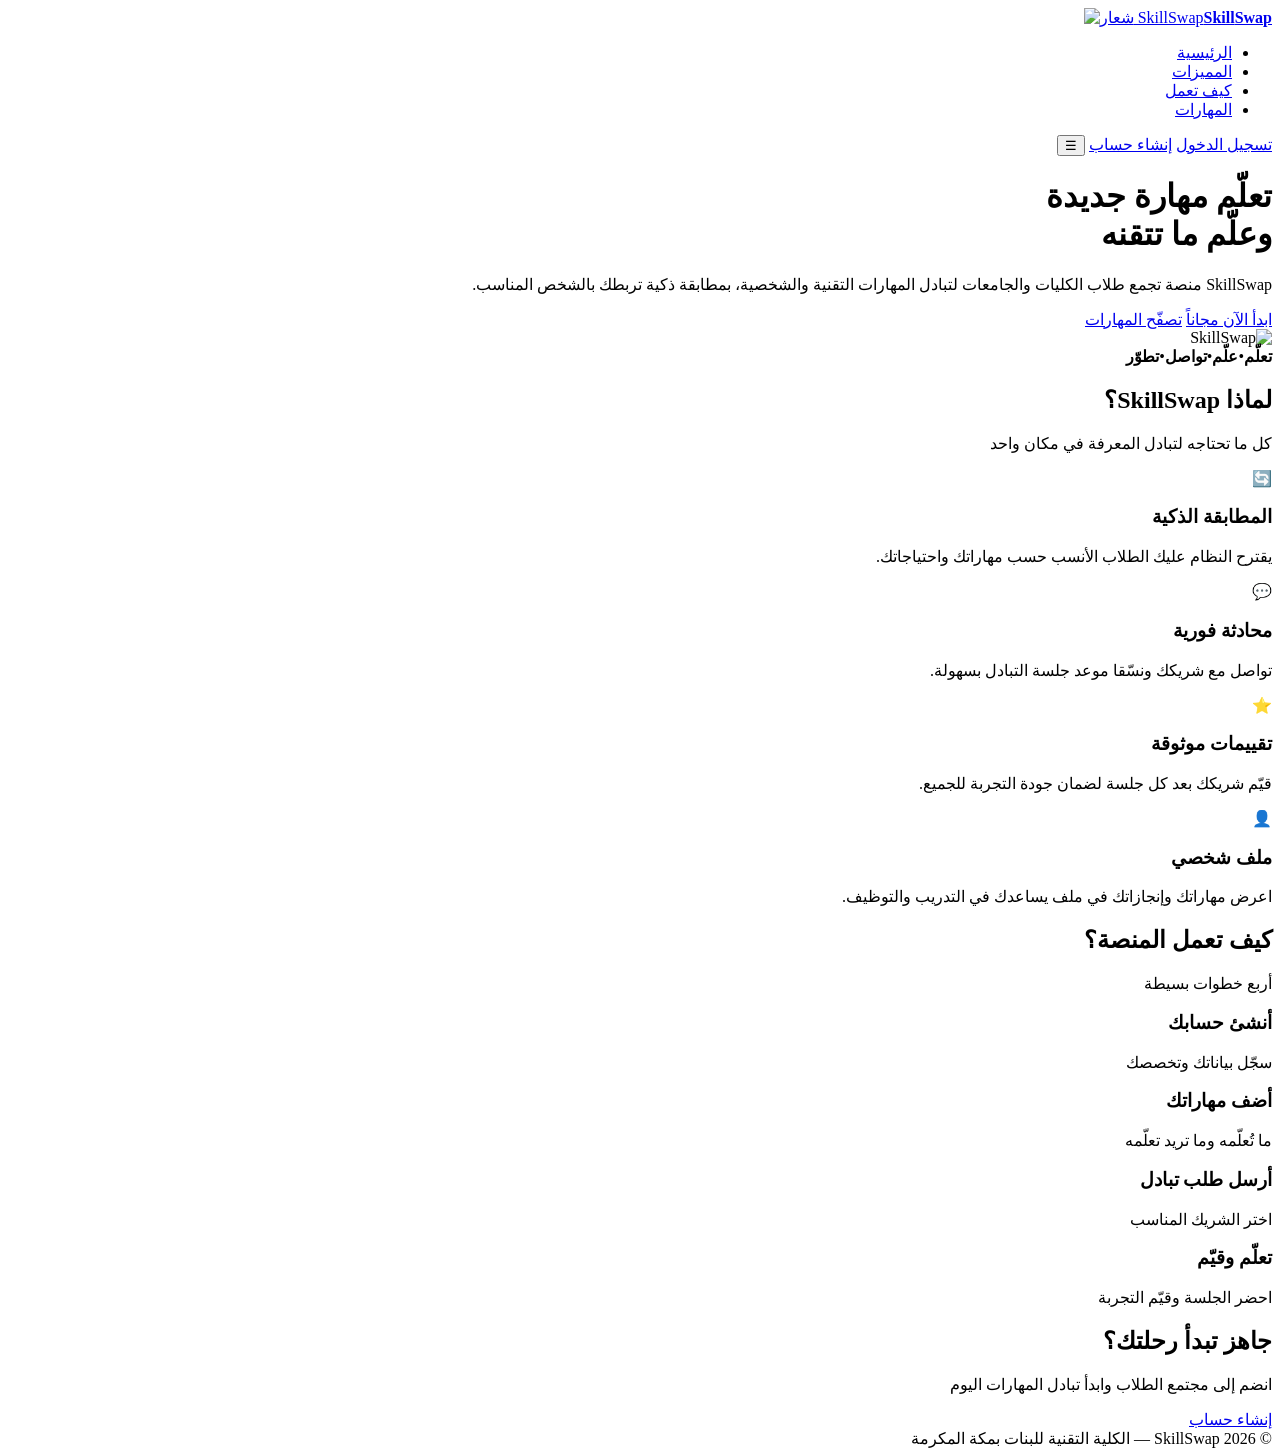
==== index.html @ 95523051 "Add files via upload" ====
<!DOCTYPE html>
<html lang="ar" dir="rtl">
<head>
  <meta charset="UTF-8">
  <meta name="viewport" content="width=device-width, initial-scale=1.0">
  <title>SkillSwap | منصة تبادل المهارات</title>
  <link rel="stylesheet" href="css/style.css">
</head>
<body>

  <!-- شريط التنقل -->
  <nav class="navbar">
    <div class="container">
      <a href="index.html" class="brand" dir="ltr"><img src="img/logo.png" alt="شعار SkillSwap"><b>Skill<span>Swap</span></b></a>
      <ul class="nav-links">
        <li><a href="index.html" class="active">الرئيسية</a></li>
        <li><a href="#features">المميزات</a></li>
        <li><a href="#how">كيف تعمل</a></li>
        <li><a href="skills.html">المهارات</a></li>
      </ul>
      <div class="nav-actions">
        <a href="login.html" class="btn btn-outline btn-sm">تسجيل الدخول</a>
        <a href="register.html" class="btn btn-primary btn-sm">إنشاء حساب</a>
        <button class="menu-toggle" aria-label="القائمة">☰</button>
      </div>
    </div>
  </nav>

  <!-- القسم الرئيسي -->
  <header class="hero">
    <div class="container">
      <div>
        <h1>تعلّم مهارة جديدة<br>و<span>علّم</span> ما تتقنه</h1>
        <p>SkillSwap منصة تجمع طلاب الكليات والجامعات لتبادل المهارات التقنية والشخصية، بمطابقة ذكية تربطك بالشخص المناسب.</p>
        <div class="hero-actions">
          <a href="register.html" class="btn btn-primary">ابدأ الآن مجاناً</a>
          <a href="skills.html" class="btn btn-light">تصفّح المهارات</a>
        </div>
      </div>
      <div class="hero-art">
        <img src="img/logo.png" alt="SkillSwap">
        <div class="tagline"><b>تعلّم</b>•<b>علّم</b>•<b>تواصل</b>•<b>تطوّر</b></div>
      </div>
    </div>
  </header>

  <!-- المميزات -->
  <section class="section" id="features">
    <div class="container">
      <h2 class="section-title">لماذا SkillSwap؟</h2>
      <p class="section-sub">كل ما تحتاجه لتبادل المعرفة في مكان واحد</p>
      <div class="grid grid-4">
        <div class="card feature">
          <div class="icon bg-purple">🔄</div>
          <h3>المطابقة الذكية</h3>
          <p>يقترح النظام عليك الطلاب الأنسب حسب مهاراتك واحتياجاتك.</p>
        </div>
        <div class="card feature">
          <div class="icon bg-green">💬</div>
          <h3>محادثة فورية</h3>
          <p>تواصل مع شريكك ونسّقا موعد جلسة التبادل بسهولة.</p>
        </div>
        <div class="card feature">
          <div class="icon bg-yellow">⭐</div>
          <h3>تقييمات موثوقة</h3>
          <p>قيّم شريكك بعد كل جلسة لضمان جودة التجربة للجميع.</p>
        </div>
        <div class="card feature">
          <div class="icon bg-pink">👤</div>
          <h3>ملف شخصي</h3>
          <p>اعرض مهاراتك وإنجازاتك في ملف يساعدك في التدريب والتوظيف.</p>
        </div>
      </div>
    </div>
  </section>

  <!-- خطوات العمل -->
  <section class="section" id="how">
    <div class="container">
      <h2 class="section-title">كيف تعمل المنصة؟</h2>
      <p class="section-sub">أربع خطوات بسيطة</p>
      <div class="grid grid-4 steps">
        <div class="step"><h3>أنشئ حسابك</h3><p class="muted">سجّل بياناتك وتخصصك</p></div>
        <div class="step"><h3>أضف مهاراتك</h3><p class="muted">ما تُعلّمه وما تريد تعلّمه</p></div>
        <div class="step"><h3>أرسل طلب تبادل</h3><p class="muted">اختر الشريك المناسب</p></div>
        <div class="step"><h3>تعلّم وقيّم</h3><p class="muted">احضر الجلسة وقيّم التجربة</p></div>
      </div>
    </div>
  </section>

  <section class="section">
    <div class="container">
      <div class="cta">
        <h2>جاهز تبدأ رحلتك؟</h2>
        <p>انضم إلى مجتمع الطلاب وابدأ تبادل المهارات اليوم</p>
        <a href="register.html" class="btn btn-primary">إنشاء حساب</a>
      </div>
    </div>
  </section>

  <footer>© 2026 SkillSwap — الكلية التقنية للبنات بمكة المكرمة</footer>

  <script src="js/app.js"></script>
</body>
</html>
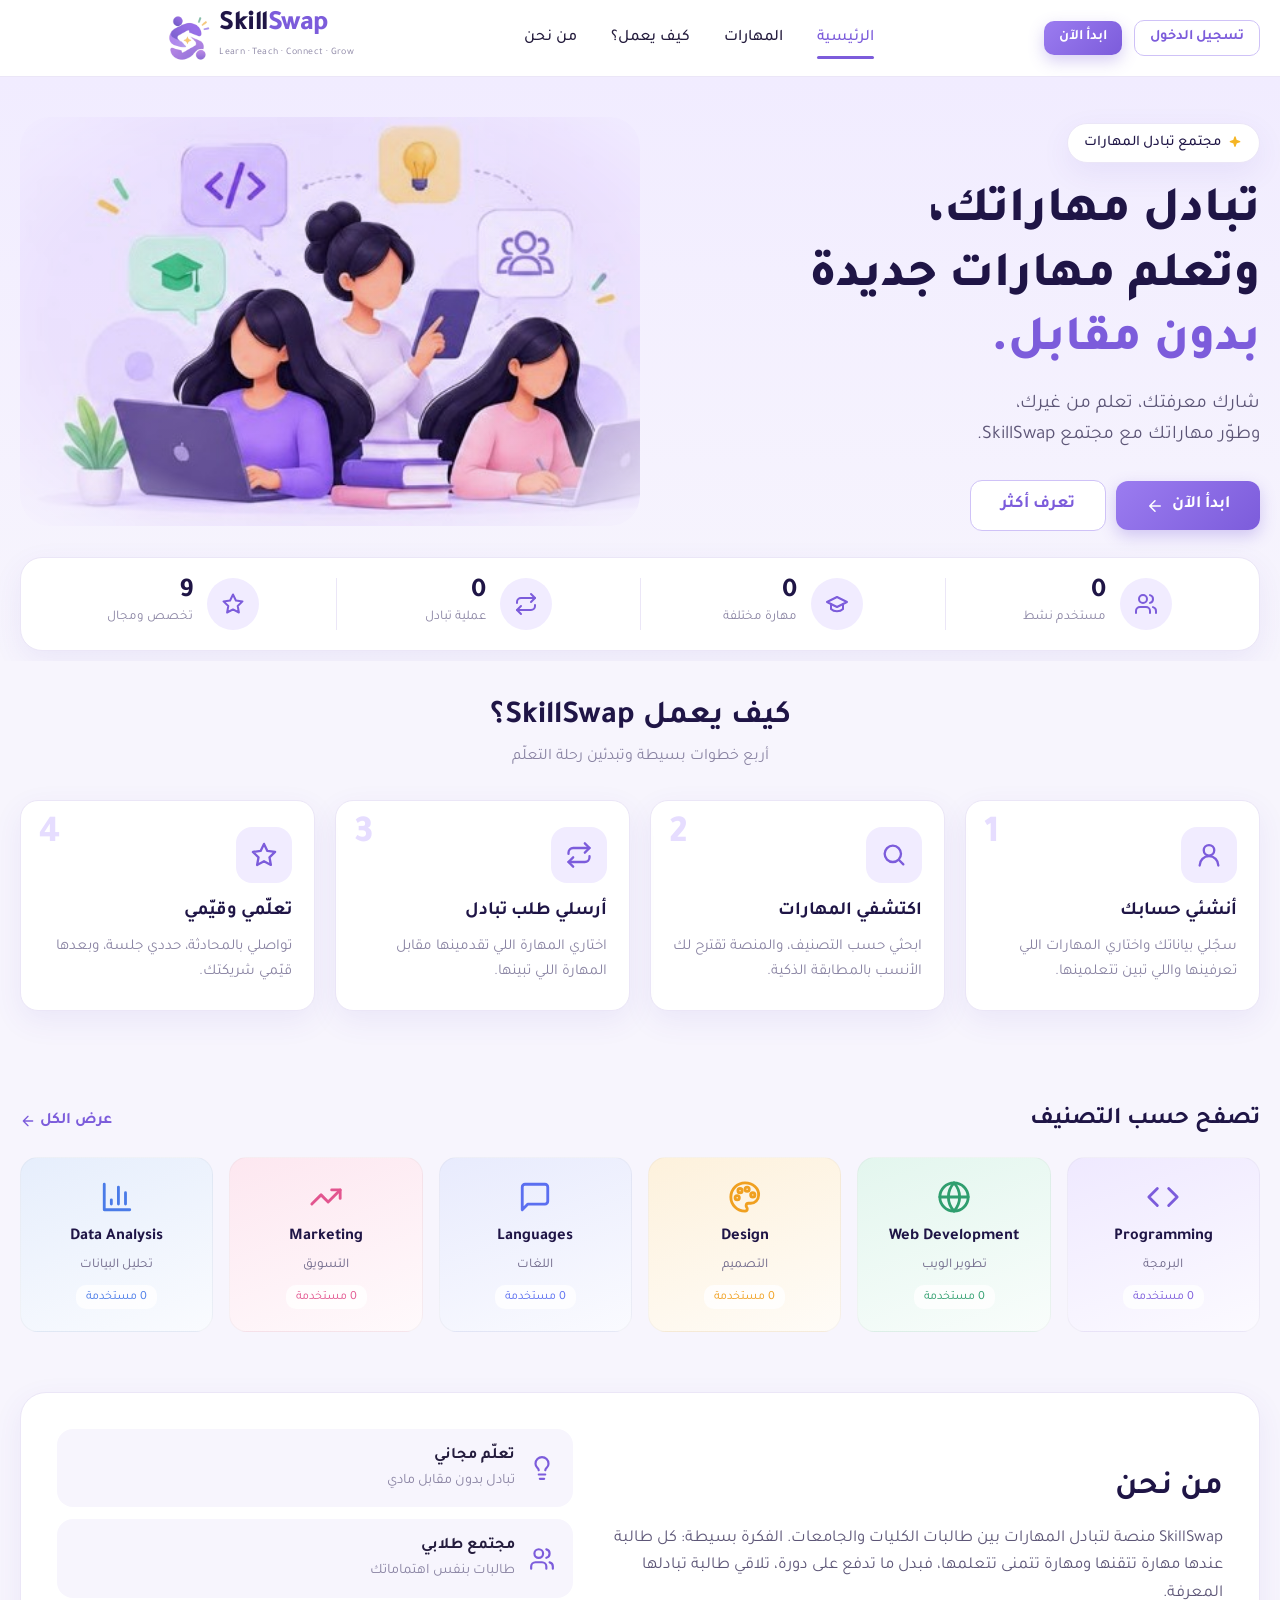
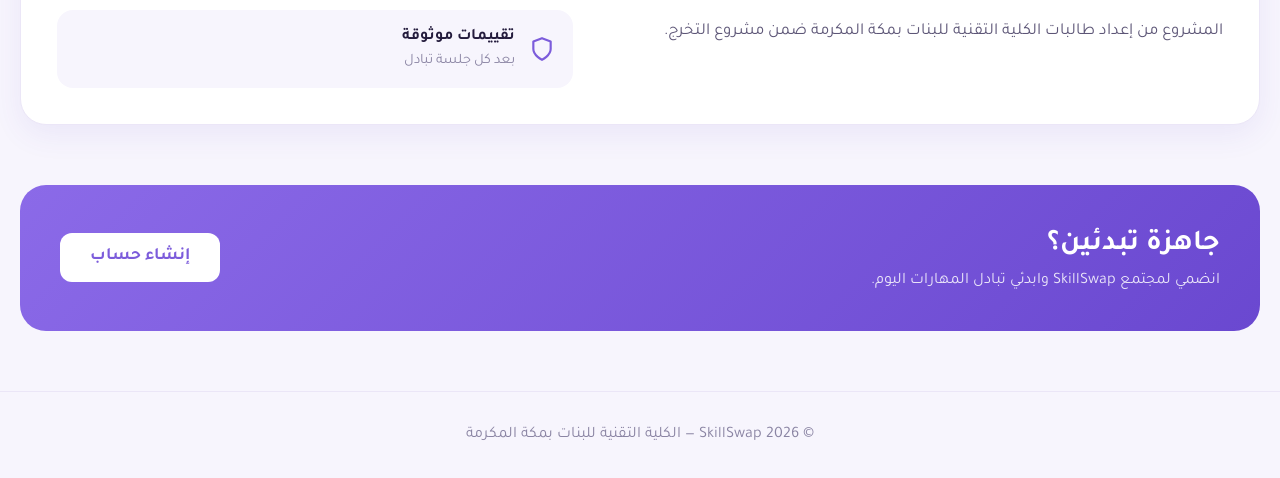
==== commit 009e237c: "Add files via upload" ====
--- a/index.html
+++ b/index.html
@@ -3,103 +3,15 @@
 <head>
   <meta charset="UTF-8">
   <meta name="viewport" content="width=device-width, initial-scale=1.0">
-  <title>SkillSwap | منصة تبادل المهارات</title>
+  <title>SkillSwap | تبادل المهارات</title>
+  <link rel="icon" href="img/logo.png">
   <link rel="stylesheet" href="css/style.css">
 </head>
-<body>
-
-  <!-- شريط التنقل -->
-  <nav class="navbar">
-    <div class="container">
-      <a href="index.html" class="brand" dir="ltr"><img src="img/logo.png" alt="شعار SkillSwap"><b>Skill<span>Swap</span></b></a>
-      <ul class="nav-links">
-        <li><a href="index.html" class="active">الرئيسية</a></li>
-        <li><a href="#features">المميزات</a></li>
-        <li><a href="#how">كيف تعمل</a></li>
-        <li><a href="skills.html">المهارات</a></li>
-      </ul>
-      <div class="nav-actions">
-        <a href="login.html" class="btn btn-outline btn-sm">تسجيل الدخول</a>
-        <a href="register.html" class="btn btn-primary btn-sm">إنشاء حساب</a>
-        <button class="menu-toggle" aria-label="القائمة">☰</button>
-      </div>
-    </div>
-  </nav>
-
-  <!-- القسم الرئيسي -->
-  <header class="hero">
-    <div class="container">
-      <div>
-        <h1>تعلّم مهارة جديدة<br>و<span>علّم</span> ما تتقنه</h1>
-        <p>SkillSwap منصة تجمع طلاب الكليات والجامعات لتبادل المهارات التقنية والشخصية، بمطابقة ذكية تربطك بالشخص المناسب.</p>
-        <div class="hero-actions">
-          <a href="register.html" class="btn btn-primary">ابدأ الآن مجاناً</a>
-          <a href="skills.html" class="btn btn-light">تصفّح المهارات</a>
-        </div>
-      </div>
-      <div class="hero-art">
-        <img src="img/logo.png" alt="SkillSwap">
-        <div class="tagline"><b>تعلّم</b>•<b>علّم</b>•<b>تواصل</b>•<b>تطوّر</b></div>
-      </div>
-    </div>
-  </header>
-
-  <!-- المميزات -->
-  <section class="section" id="features">
-    <div class="container">
-      <h2 class="section-title">لماذا SkillSwap؟</h2>
-      <p class="section-sub">كل ما تحتاجه لتبادل المعرفة في مكان واحد</p>
-      <div class="grid grid-4">
-        <div class="card feature">
-          <div class="icon bg-purple">🔄</div>
-          <h3>المطابقة الذكية</h3>
-          <p>يقترح النظام عليك الطلاب الأنسب حسب مهاراتك واحتياجاتك.</p>
-        </div>
-        <div class="card feature">
-          <div class="icon bg-green">💬</div>
-          <h3>محادثة فورية</h3>
-          <p>تواصل مع شريكك ونسّقا موعد جلسة التبادل بسهولة.</p>
-        </div>
-        <div class="card feature">
-          <div class="icon bg-yellow">⭐</div>
-          <h3>تقييمات موثوقة</h3>
-          <p>قيّم شريكك بعد كل جلسة لضمان جودة التجربة للجميع.</p>
-        </div>
-        <div class="card feature">
-          <div class="icon bg-pink">👤</div>
-          <h3>ملف شخصي</h3>
-          <p>اعرض مهاراتك وإنجازاتك في ملف يساعدك في التدريب والتوظيف.</p>
-        </div>
-      </div>
-    </div>
-  </section>
-
-  <!-- خطوات العمل -->
-  <section class="section" id="how">
-    <div class="container">
-      <h2 class="section-title">كيف تعمل المنصة؟</h2>
-      <p class="section-sub">أربع خطوات بسيطة</p>
-      <div class="grid grid-4 steps">
-        <div class="step"><h3>أنشئ حسابك</h3><p class="muted">سجّل بياناتك وتخصصك</p></div>
-        <div class="step"><h3>أضف مهاراتك</h3><p class="muted">ما تُعلّمه وما تريد تعلّمه</p></div>
-        <div class="step"><h3>أرسل طلب تبادل</h3><p class="muted">اختر الشريك المناسب</p></div>
-        <div class="step"><h3>تعلّم وقيّم</h3><p class="muted">احضر الجلسة وقيّم التجربة</p></div>
-      </div>
-    </div>
-  </section>
-
-  <section class="section">
-    <div class="container">
-      <div class="cta">
-        <h2>جاهز تبدأ رحلتك؟</h2>
-        <p>انضم إلى مجتمع الطلاب وابدأ تبادل المهارات اليوم</p>
-        <a href="register.html" class="btn btn-primary">إنشاء حساب</a>
-      </div>
-    </div>
-  </section>
-
-  <footer>© 2026 SkillSwap — الكلية التقنية للبنات بمكة المكرمة</footer>
-
+<body data-page="home">
+  <!-- محتوى الصفحة يُبنى من js/app.js -->
+  <main id="app"></main>
+  <script src="js/db.js"></script>
+  <script src="js/ui.js"></script>
   <script src="js/app.js"></script>
 </body>
 </html>
--- a/css/style.css
+++ b/css/style.css
@@ -0,0 +1,539 @@
+/* =========================================================
+   SkillSwap - ملف التنسيق الرئيسي
+   الألوان مأخوذة من هوية الشعار (بنفسجي + أخضر + أصفر)
+   ========================================================= */
+/* خط Tajawal محفوظ داخل مجلد fonts ليعمل بدون إنترنت */
+@font-face { font-family: 'Tajawal'; font-weight: 400; font-display: swap;
+  src: url('../fonts/tajawal-arabic-400-normal.woff2') format('woff2');
+  unicode-range: U+0600-06FF, U+0750-077F, U+FB50-FDFF, U+FE70-FEFF, U+200C-200E; }
+@font-face { font-family: 'Tajawal'; font-weight: 400; font-display: swap;
+  src: url('../fonts/tajawal-latin-400-normal.woff2') format('woff2'); unicode-range: U+0000-00FF, U+2000-206F; }
+@font-face { font-family: 'Tajawal'; font-weight: 500; font-display: swap;
+  src: url('../fonts/tajawal-arabic-500-normal.woff2') format('woff2');
+  unicode-range: U+0600-06FF, U+0750-077F, U+FB50-FDFF, U+FE70-FEFF, U+200C-200E; }
+@font-face { font-family: 'Tajawal'; font-weight: 500; font-display: swap;
+  src: url('../fonts/tajawal-latin-500-normal.woff2') format('woff2'); unicode-range: U+0000-00FF, U+2000-206F; }
+@font-face { font-family: 'Tajawal'; font-weight: 700; font-display: swap;
+  src: url('../fonts/tajawal-arabic-700-normal.woff2') format('woff2');
+  unicode-range: U+0600-06FF, U+0750-077F, U+FB50-FDFF, U+FE70-FEFF, U+200C-200E; }
+@font-face { font-family: 'Tajawal'; font-weight: 700; font-display: swap;
+  src: url('../fonts/tajawal-latin-700-normal.woff2') format('woff2'); unicode-range: U+0000-00FF, U+2000-206F; }
+@font-face { font-family: 'Tajawal'; font-weight: 800; font-display: swap;
+  src: url('../fonts/tajawal-arabic-800-normal.woff2') format('woff2');
+  unicode-range: U+0600-06FF, U+0750-077F, U+FB50-FDFF, U+FE70-FEFF, U+200C-200E; }
+@font-face { font-family: 'Tajawal'; font-weight: 800; font-display: swap;
+  src: url('../fonts/tajawal-latin-800-normal.woff2') format('woff2'); unicode-range: U+0000-00FF, U+2000-206F; }
+
+:root {
+  --p: #7c5cdb; --p2: #9b7cf0; --pd: #1f1546; --pl: #f1ecff; --pl2: #e6ddff;
+  --bg: #f7f5fd; --card: #fff; --text: #241c3d; --muted: #8a84a3; --border: #ebe6f7;
+  --green: #22a06b; --yellow: #f5b524; --red: #e5484d;
+  --r: 18px; --shadow: 0 10px 30px rgba(92, 64, 190, .08);
+}
+* { box-sizing: border-box; margin: 0; padding: 0; }
+html { scroll-behavior: smooth; }
+body { font-family: 'Tajawal', sans-serif; background: var(--bg); color: var(--text); line-height: 1.65; min-height: 100vh; }
+a { color: var(--p); text-decoration: none; }
+img { max-width: 100%; }
+button { font-family: inherit; cursor: pointer; }
+.wrap { width: min(1280px, 100% - 40px); margin-inline: auto; }
+.page { padding: 26px 0 50px; }
+.muted { color: var(--muted); }
+.small { font-size: .85rem; }
+.ic { flex-shrink: 0; vertical-align: middle; }
+.ic.fill { fill: currentColor; }
+.grow { flex: 1; }
+.span-all { grid-column: 1 / -1; }
+
+/* ---------- الأزرار ---------- */
+.btn { display: inline-flex; align-items: center; justify-content: center; gap: 8px; border: 0; border-radius: 12px; padding: 11px 22px;
+  font-weight: 700; font-size: 1rem; transition: .15s; white-space: nowrap; line-height: 1.2; }
+.btn-primary { background: linear-gradient(135deg, var(--p2), var(--p)); color: #fff; box-shadow: 0 6px 16px rgba(124, 92, 219, .3); }
+.btn-primary:hover { filter: brightness(1.06); transform: translateY(-1px); }
+.btn-outline { background: #fff; color: var(--p); border: 1.5px solid #cfc2f7; }
+.btn-outline:hover { background: var(--pl); }
+.btn-light { background: #fff; color: var(--p); }
+.btn-danger { background: var(--red); color: #fff; }
+.btn-danger-outline { background: #fff; color: var(--red); border: 1.5px solid #f3b9bb; }
+.btn-sm { padding: 8px 15px; font-size: .9rem; border-radius: 10px; }
+.btn-xs { padding: 5px 11px; font-size: .82rem; border-radius: 8px; }
+.btn-lg { padding: 14px 30px; font-size: 1.08rem; }
+.btn-block { width: 100%; }
+.btn-link { background: none; border: 0; color: var(--p); font-weight: 700; padding: 8px; display: inline-flex; align-items: center; gap: 6px; }
+.row-btns { display: flex; gap: 10px; flex-wrap: wrap; align-items: center; }
+.row-btns.end { justify-content: flex-end; margin-top: 20px; }
+.btn-heart { width: 44px; height: 44px; flex-shrink: 0; border-radius: 12px; border: 1.5px solid #d9cff7; background: #fff; color: var(--p); display: grid; place-items: center; }
+.btn-heart.on { color: #e5487a; border-color: #f6bfd2; background: #fff0f5; }
+.btn-heart.on svg { fill: currentColor; }
+
+/* ---------- الشريط العلوي ---------- */
+.topbar { background: rgba(255, 255, 255, .92); backdrop-filter: blur(8px); border-bottom: 1px solid var(--border); position: sticky; top: 0; z-index: 40; }
+.tb-inner { width: min(1380px, 100% - 40px); margin: auto; height: 76px; display: flex; align-items: center; gap: 22px; }
+.logo { display: flex; align-items: center; gap: 8px; margin-inline-start: auto; color: var(--pd); }
+.logo img { height: 46px; }
+.logo b { font-size: 1.75rem; font-weight: 800; letter-spacing: -.5px; display: block; line-height: 1; }
+.logo b i { font-style: normal; color: var(--p); }
+.logo small { font-size: .62rem; color: var(--muted); letter-spacing: .4px; }
+.tb-links { display: flex; gap: 34px; margin-inline: auto; }
+.tb-links a { color: var(--text); font-weight: 500; padding: 6px 0; position: relative; }
+.tb-links a.active, .tb-links a:hover { color: var(--p); }
+.tb-links a.active::after { content: ''; position: absolute; bottom: -2px; right: 0; left: 0; height: 3px; border-radius: 3px; background: var(--p); }
+.tb-actions { display: flex; align-items: center; gap: 12px; }
+.tb-search { display: flex; align-items: center; gap: 8px; border: 1.5px solid var(--border); border-radius: 14px; padding: 0 14px; height: 46px; width: 290px; color: var(--muted); background: #fff; }
+.tb-search input { border: 0; outline: 0; font: inherit; flex: 1; background: none; min-width: 0; }
+.tb-icon { position: relative; width: 44px; height: 44px; border-radius: 50%; border: 0; background: none; color: var(--pd); display: grid; place-items: center; }
+.tb-icon:hover { background: var(--pl); }
+.dot-count:not(:empty) { position: absolute; top: 3px; left: 3px; min-width: 18px; height: 18px; border-radius: 9px; padding: 0 5px; background: #ef3d6b;
+  color: #fff; font-size: .68rem; font-weight: 800; display: grid; place-items: center; font-style: normal; border: 2px solid #fff; }
+.tb-user { display: flex; align-items: center; gap: 4px; border: 0; background: none; color: var(--muted); }
+.tb-user .chev { transform: rotate(-90deg); }
+.tb-menu { display: none; }
+.tb-drop { position: relative; }
+.dropdown { display: none; position: absolute; top: 54px; right: 0; min-width: 240px; background: #fff; border: 1px solid var(--border); border-radius: 16px;
+  box-shadow: 0 18px 40px rgba(40, 20, 100, .14); z-index: 50; overflow: hidden; padding: 6px; }
+.dropdown.show { display: block; }
+.dropdown a, .dropdown button { display: flex; align-items: center; gap: 10px; width: 100%; padding: 10px 12px; border: 0; background: none; color: var(--text);
+  font-size: .95rem; border-radius: 10px; text-align: right; }
+.dropdown a:hover, .dropdown button:hover { background: var(--pl); }
+.dropdown .danger { color: var(--red); }
+.ud-head { display: flex; gap: 10px; align-items: center; padding: 10px 12px 12px; border-bottom: 1px solid var(--border); margin-bottom: 6px; }
+.ud-head b { display: block; } .ud-head small { color: var(--muted); font-size: .8rem; }
+.notif-drop { width: 340px; }
+.dd-head { display: flex; justify-content: space-between; padding: 8px 12px; }
+.dropdown .dd-item { align-items: flex-start; }
+.dd-item.unread { background: #f8f5ff; }
+.dd-item small { display: block; color: var(--muted); font-size: .76rem; }
+.dd-item .ni { color: var(--p); background: var(--pl); width: 34px; height: 34px; border-radius: 10px; display: grid; place-items: center; flex-shrink: 0; }
+.dd-empty { padding: 26px; text-align: center; color: var(--muted); }
+
+/* ---------- عناصر عامة ---------- */
+.avatar { border-radius: 50%; object-fit: cover; display: inline-grid; place-items: center; color: #fff; font-weight: 800; flex-shrink: 0; }
+.avatar.big { box-shadow: 0 0 0 5px #fff, 0 8px 24px rgba(92, 64, 190, .18); }
+.card { background: var(--card); border: 1px solid var(--border); border-radius: var(--r); box-shadow: var(--shadow); padding: 24px; }
+.card h1 { font-size: 1.6rem; color: var(--pd); margin-bottom: 18px; }
+.card h3 { color: var(--pd); margin-bottom: 14px; font-size: 1.12rem; }
+.card-head { display: flex; justify-content: space-between; align-items: center; }
+.pill { display: inline-flex; align-items: center; gap: 6px; background: #fff; border: 1px solid var(--border); padding: 7px 16px; border-radius: 30px;
+  font-weight: 500; font-size: .92rem; color: var(--pd); box-shadow: var(--shadow); }
+.pill svg { color: var(--yellow); fill: var(--yellow); }
+.chips { display: flex; flex-wrap: wrap; gap: 8px; }
+.chip-s { display: inline-block; padding: 5px 13px; border-radius: 10px; background: var(--pl); color: var(--p); font-weight: 700; font-size: .85rem; }
+.chip-s.learn { background: #f4f1fb; color: #6c5ba8; }
+.tag { display: inline-flex; align-items: center; gap: 6px; padding: 7px 16px; border-radius: 20px; border: 1.5px solid var(--border); background: #fff;
+  color: var(--text); font-size: .9rem; font-weight: 500; transition: .15s; }
+.tag:hover { border-color: #cfc2f7; color: var(--p); }
+.tag.on { background: var(--pl); border-color: #cbbcf6; color: var(--p); font-weight: 700; }
+.tag.add { border-style: dashed; color: var(--p); }
+.tag button { border: 0; background: none; color: inherit; display: grid; place-items: center; padding: 0; }
+.badge { display: inline-block; padding: 4px 12px; border-radius: 20px; font-size: .8rem; font-weight: 700; white-space: nowrap; }
+.badge.green { background: #e2f6ec; color: #17885a; } .badge.yellow { background: #fdf3d8; color: #a47205; }
+.badge.red { background: #fde6e7; color: var(--red); } .badge.gray { background: #eeedf2; color: #6c6a7a; } .badge.purple { background: var(--pl); color: var(--p); }
+.status { display: inline-flex; align-items: center; gap: 6px; font-size: .78rem; font-weight: 700; padding: 3px 10px; border-radius: 20px; background: #e2f6ec; color: #17885a; }
+.status i { width: 7px; height: 7px; border-radius: 50%; background: currentColor; }
+.status.busy { background: #fdf0dc; color: #c27a00; }
+.status.away { background: #efedf4; color: #8a84a3; }
+.rating { display: inline-flex; align-items: center; gap: 4px; color: var(--pd); }
+.rating svg { color: var(--yellow); }
+.rating small { color: var(--muted); }
+.stars { color: var(--yellow); letter-spacing: 1px; }
+.empty-box { text-align: center; padding: 30px 14px; color: var(--muted); }
+.empty-box .ei { width: 64px; height: 64px; border-radius: 20px; background: var(--pl); color: var(--p); display: inline-grid; place-items: center; margin-bottom: 10px; }
+.empty-box p { max-width: 420px; margin: 0 auto 12px; }
+.sec-head { display: flex; justify-content: space-between; align-items: center; margin: 30px 0 16px; }
+.sec-head h2 { font-size: 1.5rem; color: var(--pd); }
+.sec-head a { font-weight: 700; display: inline-flex; align-items: center; gap: 4px; }
+.notice { display: flex; align-items: center; gap: 12px; background: #fff; border: 1px solid #ddd2fb; border-radius: 14px; padding: 12px 18px; margin-bottom: 14px; color: var(--pd); }
+.notice > svg { color: var(--p); }
+.notice span { flex: 1; }
+.notice.green { border-color: #bfe8d4; } .notice.green > svg { color: var(--green); }
+.toast { position: fixed; bottom: 26px; left: 50%; transform: translateX(-50%) translateY(140px); background: var(--pd); color: #fff; padding: 13px 26px;
+  border-radius: 30px; transition: transform .3s; z-index: 200; font-weight: 500; box-shadow: 0 10px 30px rgba(0, 0, 0, .2); }
+.toast.show { transform: translateX(-50%) translateY(0); }
+
+/* ---------- النماذج ---------- */
+.field { margin-bottom: 16px; }
+.field label { display: block; font-weight: 700; margin-bottom: 7px; color: var(--pd); }
+.input { width: 100%; border: 1.5px solid var(--border); border-radius: 12px; padding: 12px 14px; font: inherit; background: #fff; color: var(--text); transition: border-color .15s; }
+.input:focus { outline: none; border-color: var(--p2); box-shadow: 0 0 0 4px rgba(124, 92, 219, .08); }
+.input.sm { padding: 8px 10px; width: auto; max-width: 220px; }
+textarea.input { resize: vertical; }
+.input-ic { position: relative; }
+.input-ic > svg { position: absolute; right: 14px; top: 50%; transform: translateY(-50%); color: #a79fc4; }
+.input-ic .input { padding-right: 44px; }
+.eye { position: absolute; left: 6px; top: 50%; transform: translateY(-50%); border: 0; background: none; color: #a79fc4; width: 38px; height: 38px; display: grid; place-items: center; border-radius: 8px; }
+.eye.on { color: var(--p); }
+.err { display: none; color: var(--red); font-size: .85rem; margin-top: 5px; }
+.field.invalid .input { border-color: var(--red); }
+.field.invalid .err { display: block; }
+.check { display: flex; align-items: center; gap: 8px; font-weight: 500 !important; margin-bottom: 16px; }
+.check input { width: 18px; height: 18px; accent-color: var(--p); }
+.alert { display: none; padding: 12px 14px; border-radius: 12px; margin-bottom: 14px; font-weight: 500; }
+.alert.show { display: block; }
+.alert-error { background: #fde6e7; color: var(--red); }
+.two { display: grid; grid-template-columns: 1fr 1fr; gap: 16px; }
+
+/* ---------- الصفحة الرئيسية للزوار ---------- */
+.land-hero { background: linear-gradient(180deg, #f1ecff 0%, var(--bg) 100%); padding: 40px 0 10px; overflow: hidden; }
+.land-hero .wrap:first-child { display: grid; grid-template-columns: 1fr 1.05fr; gap: 30px; align-items: center; }
+.lh-text h1 { font-size: 3.1rem; line-height: 1.3; color: var(--pd); margin: 18px 0 14px; font-weight: 800; }
+.lh-text h1 span { color: var(--p); }
+.lh-text p { font-size: 1.2rem; color: #5d5677; margin-bottom: 28px; }
+.lh-art img, .sh-art, .skills-hero img, .promo img, .auth-side .art { mix-blend-mode: multiply; }
+.lh-art img { width: 100%; border-radius: 30px; -webkit-mask-image: radial-gradient(ellipse 72% 72% at 50% 50%, #000 62%, transparent 100%); mask-image: radial-gradient(ellipse 72% 72% at 50% 50%, #000 62%, transparent 100%); }
+.stats-bar { background: #fff; border-radius: 22px; box-shadow: var(--shadow); border: 1px solid var(--border); display: grid; grid-template-columns: repeat(4, 1fr); padding: 20px 10px; margin-top: 20px; }
+.stats-bar > div { display: grid; grid-template-columns: auto auto; grid-template-rows: auto auto; column-gap: 14px; align-items: center; justify-content: center; border-left: 1px solid var(--border); }
+.stats-bar > div:last-child { border-left: 0; }
+.sb-ic { grid-row: span 2; width: 52px; height: 52px; border-radius: 50%; background: var(--pl); color: var(--p); display: grid; place-items: center; }
+.stats-bar b { font-size: 1.7rem; color: var(--pd); line-height: 1; }
+.stats-bar small { color: var(--muted); }
+.sec { padding: 30px 0; }
+.sec-title { text-align: center; font-size: 2rem; color: var(--pd); }
+.sec-sub { text-align: center; color: var(--muted); margin-bottom: 30px; }
+.steps { display: grid; grid-template-columns: repeat(4, 1fr); gap: 20px; }
+.step { background: #fff; border: 1px solid var(--border); border-radius: var(--r); padding: 26px 22px; position: relative; box-shadow: var(--shadow); }
+.step-n { position: absolute; top: 16px; left: 18px; font-size: 2.4rem; font-weight: 800; color: var(--pl2); line-height: 1; }
+.step-ic { width: 56px; height: 56px; border-radius: 16px; background: var(--pl); color: var(--p); display: grid; place-items: center; margin-bottom: 14px; }
+.step h3 { color: var(--pd); margin-bottom: 6px; }
+.step p { color: var(--muted); font-size: .95rem; }
+.about { display: grid; grid-template-columns: 1.2fr 1fr; gap: 30px; align-items: center; background: #fff; border-radius: 26px; padding: 36px; border: 1px solid var(--border); box-shadow: var(--shadow); }
+.about h2 { font-size: 2rem; color: var(--pd); margin-bottom: 10px; }
+.about p { color: #5d5677; margin-bottom: 10px; font-size: 1.05rem; }
+.about-cards { display: grid; gap: 12px; }
+.about-cards div { display: grid; grid-template-columns: auto 1fr; column-gap: 14px; align-items: center; background: var(--bg); border-radius: 16px; padding: 14px 18px; }
+.about-cards svg { grid-row: span 2; color: var(--p); }
+.about-cards span { color: var(--muted); font-size: .9rem; }
+.cta { background: linear-gradient(135deg, #8b6ae8, #6a48d0); color: #fff; border-radius: 26px; padding: 36px 40px; display: flex; justify-content: space-between; align-items: center; gap: 20px; flex-wrap: wrap; }
+.cta h2 { font-size: 1.8rem; } .cta p { opacity: .85; }
+.foot { text-align: center; color: var(--muted); padding: 30px 0; border-top: 1px solid var(--border); margin-top: 30px; }
+
+/* ---------- بطاقات التصنيف ---------- */
+.cat-row { display: grid; grid-template-columns: repeat(6, 1fr); gap: 16px; }
+.cat-row.small { grid-template-columns: repeat(5, 1fr); gap: 12px; }
+.cat-card { background: var(--bg); background: linear-gradient(160deg, var(--bg), #fff 130%); border: 1px solid rgba(0, 0, 0, .03); border-radius: 18px; padding: 22px 12px;
+  text-align: center; color: var(--pd); display: flex; flex-direction: column; align-items: center; gap: 4px; transition: .15s; }
+.cat-card:hover { transform: translateY(-3px); box-shadow: var(--shadow); }
+.cat-card .cat-ic { color: var(--c); margin-bottom: 6px; }
+.cat-card b { font-size: 1.02rem; }
+.cat-card small { color: #6d6688; }
+.cat-card em { font-style: normal; font-size: .78rem; color: var(--c); background: rgba(255, 255, 255, .8); padding: 2px 10px; border-radius: 10px; margin-top: 4px; }
+.cat-row.small .cat-card { padding: 16px 8px; }
+.cat-row.small .cat-card b { font-size: .88rem; }
+
+/* ---------- الدخول والتسجيل ---------- */
+.auth { min-height: calc(100vh - 77px); padding: 40px 0; background: radial-gradient(circle at 15% 20%, #ece5ff 0, transparent 40%), radial-gradient(circle at 85% 85%, #efe8ff 0, transparent 40%); }
+.auth-grid { display: grid; grid-template-columns: 480px 1fr; gap: 50px; align-items: center; }
+.auth-card { background: #fff; border-radius: 24px; box-shadow: 0 20px 50px rgba(92, 64, 190, .12); padding: 34px; border: 1px solid var(--border); }
+.auth-card.wide { padding: 28px 32px; }
+.auth-card h1 { text-align: center; font-size: 1.9rem; color: var(--pd); margin-bottom: 4px; }
+.auth-sub { text-align: center; color: var(--muted); margin-bottom: 18px; }
+.auth-card form { margin-top: 14px; }
+.auth-foot { text-align: center; margin-top: 16px; color: var(--muted); }
+.auth-foot a { font-weight: 700; text-decoration: underline; }
+.auth-side h2 { font-size: 2.3rem; color: var(--pd); line-height: 1.3; }
+.auth-side h2.big { font-size: 2.8rem; } .auth-side h2 span { color: var(--p); }
+.auth-side p { color: #5d5677; font-size: 1.15rem; margin: 8px 0 18px; }
+.feat { list-style: none; display: grid; gap: 12px; margin-bottom: 10px; }
+.feat li { display: flex; align-items: center; gap: 12px; color: var(--pd); font-weight: 500; }
+.feat svg { width: 40px; height: 40px; padding: 10px; border-radius: 50%; background: var(--pl); color: var(--p); }
+.auth-side .art { width: 100%; max-width: 520px; display: block; margin: auto; -webkit-mask-image: radial-gradient(ellipse 70% 70% at 50% 50%, #000 60%, transparent 100%); mask-image: radial-gradient(ellipse 70% 70% at 50% 50%, #000 60%, transparent 100%); }
+.pick-group { margin-bottom: 16px; }
+.pick-group > label { display: block; font-weight: 700; margin-bottom: 9px; color: var(--pd); }
+.terms { padding-right: 18px; margin-bottom: 18px; display: grid; gap: 8px; color: #4e4768; }
+
+/* ---------- لوحة الترحيب ---------- */
+.dash-head { display: flex; justify-content: space-between; align-items: center; gap: 20px; margin-bottom: 20px; flex-wrap: wrap; }
+.dash-head h1 { font-size: 2.1rem; color: var(--pd); }
+.dash-head p { color: var(--muted); font-size: 1.1rem; }
+.big-search { display: flex; align-items: center; gap: 10px; background: #fff; border: 1.5px solid var(--border); border-radius: 16px; padding: 6px 6px 6px 6px; padding-right: 16px;
+  color: var(--muted); min-width: 380px; box-shadow: var(--shadow); }
+.big-search input { flex: 1; border: 0; outline: 0; font: inherit; font-size: 1.02rem; padding: 10px 0; background: none; min-width: 0; }
+.sq-btn { width: 44px; height: 44px; border-radius: 12px; display: grid; place-items: center; color: var(--p); border: 1.5px solid var(--border); }
+.dash-grid { display: grid; grid-template-columns: 360px minmax(0, 1fr); gap: 22px; align-items: end; direction: ltr; }
+.dash-grid > * { direction: rtl; }
+.promo { background: linear-gradient(135deg, #efe8ff, #e2d7ff); border-radius: 22px; padding: 22px; display: flex; align-items: center; gap: 10px; overflow: hidden; min-height: 190px; }
+.promo h3 { color: var(--pd); font-size: 1.35rem; margin-bottom: 14px; line-height: 1.4; }
+.promo img { width: 170px; height: 150px; object-fit: cover; object-position: 30% 50%; border-radius: 18px; }
+.cards { display: grid; grid-template-columns: repeat(4, 1fr); gap: 18px; }
+.cards.three { grid-template-columns: repeat(3, 1fr); }
+
+/* ---------- بطاقة المستخدمة ---------- */
+.ucard { background: #fff; border: 1px solid var(--border); border-radius: 20px; padding: 20px; box-shadow: var(--shadow); display: flex; flex-direction: column; gap: 12px; position: relative; }
+.uc-top { display: flex; gap: 14px; align-items: center; }
+.uc-info { display: flex; flex-direction: column; gap: 3px; align-items: flex-start; }
+.uc-name { font-size: 1.15rem; font-weight: 800; color: var(--pd); }
+.score-pill { position: absolute; top: 14px; left: 14px; background: #e2f6ec; color: #17885a; font-weight: 800; font-size: .8rem; padding: 3px 9px; border-radius: 10px; }
+.uc-bio { color: #5d5677; font-size: .93rem; min-height: 46px; display: -webkit-box; -webkit-line-clamp: 2; -webkit-box-orient: vertical; overflow: hidden; }
+.uc-skills { display: grid; grid-template-columns: 1fr 1fr; gap: 10px; }
+.uc-skills small { display: block; font-weight: 700; color: var(--pd); margin-bottom: 6px; font-size: .82rem; }
+.uc-skills .chips { gap: 5px; }
+.uc-skills .chip-s { font-size: .78rem; padding: 4px 10px; }
+.uc-actions { display: flex; gap: 8px; margin-top: auto; }
+.uc-actions .btn { flex: 1; padding: 10px 8px; font-size: .92rem; }
+
+/* ---------- اكتشف المهارات ---------- */
+.crumbs { display: flex; align-items: center; gap: 6px; color: var(--muted); margin-bottom: 14px; font-size: .92rem; }
+.crumbs a { text-decoration: underline; }
+.skills-layout { display: grid; grid-template-columns: 270px minmax(0, 1fr); gap: 24px; direction: ltr; align-items: start; }
+.skills-layout > * { direction: rtl; }
+.filters-card { background: #fff; border: 1px solid var(--border); border-radius: 20px; padding: 22px; box-shadow: var(--shadow); position: sticky; top: 96px; }
+.filters-card h3 { display: flex; align-items: center; gap: 8px; color: var(--pd); margin-bottom: 14px; font-size: 1.2rem; }
+.filters-card h3 svg { color: var(--p); }
+.filters-card h4 { color: var(--pd); margin: 16px 0 8px; }
+.cb { display: flex; align-items: center; gap: 10px; padding: 6px 4px; cursor: pointer; color: #4e4768; }
+.cb input { width: 18px; height: 18px; accent-color: var(--p); }
+.cb span { display: inline-flex; }
+.filters-card .btn { margin-top: 10px; }
+.skills-hero { display: grid; grid-template-columns: 1.1fr 1fr; align-items: center; gap: 10px; background: linear-gradient(135deg, #f1ecff, #f9f7ff); border-radius: 26px; padding: 26px 34px; overflow: hidden; }
+.skills-hero h1 { font-size: 2.9rem; color: var(--pd); line-height: 1.2; }
+.skills-hero h1 span { color: var(--p); }
+.skills-hero p { color: #5d5677; font-size: 1.12rem; margin: 10px 0 20px; }
+.skills-hero .big-search { min-width: 0; }
+.skills-hero img { width: 100%; border-radius: 20px; -webkit-mask-image: radial-gradient(ellipse 70% 70% at 50% 50%, #000 60%, transparent 100%); mask-image: radial-gradient(ellipse 70% 70% at 50% 50%, #000 60%, transparent 100%); }
+.pop-chips { margin-top: 18px; }
+
+/* ---------- صفحات الحساب ---------- */
+.acc-layout { width: min(1380px, 100% - 40px); margin: 26px auto 50px; display: grid; grid-template-columns: 240px 1fr; gap: 24px; align-items: start; }
+.side { background: #fff; border: 1px solid var(--border); border-radius: 20px; padding: 14px; box-shadow: var(--shadow); position: sticky; top: 96px; display: flex; flex-direction: column; gap: 4px; }
+.side a { display: flex; align-items: center; gap: 12px; padding: 12px 14px; border-radius: 12px; color: #4e4768; font-weight: 500; }
+.side a:hover { background: var(--bg); }
+.side a.active { background: var(--pl); color: var(--p); font-weight: 700; }
+.side a:last-child { color: var(--red); margin-top: 8px; border-top: 1px solid var(--border); border-radius: 0 0 12px 12px; }
+.side-count:not(:empty) { margin-inline-start: auto; background: var(--p); color: #fff; font-style: normal; font-size: .72rem; min-width: 20px; height: 20px; border-radius: 10px; display: grid; place-items: center; padding: 0 6px; }
+.acc-main { min-width: 0; }
+.prof-top { display: grid; grid-template-columns: 150px 150px 150px minmax(0, 1fr); gap: 16px; direction: ltr; }
+.prof-top > * { direction: rtl; }
+.prof-card { display: flex; gap: 22px; align-items: center; grid-column: 4; grid-row: 1; }
+.prof-top .stat-card:nth-child(2) { grid-column: 3; } .prof-top .stat-card:nth-child(3) { grid-column: 2; } .prof-top .stat-card:nth-child(4) { grid-column: 1; }
+.prof-top .stat-card { grid-row: 1; }
+.prof-card h1 { font-size: 1.6rem; color: var(--pd); margin: 0; }
+.prof-card .status { margin: 6px 0; }
+.bio-line { color: #5d5677; margin: 6px 0 12px; font-size: .95rem; }
+.stat-card { background: #fff; border: 1px solid var(--border); border-radius: 20px; box-shadow: var(--shadow); display: flex; flex-direction: column; align-items: center; justify-content: center; gap: 4px; padding: 18px 10px; text-align: center; }
+.stat-card span { width: 54px; height: 54px; border-radius: 16px; background: var(--pl); color: var(--p); display: grid; place-items: center; }
+.stat-card span .fill { color: var(--yellow); }
+.stat-card b { font-size: 1.9rem; color: var(--pd); line-height: 1.1; }
+.stat-card small { color: var(--muted); }
+.prof-grid { display: grid; grid-template-columns: minmax(0,1fr) minmax(0,1fr) minmax(0,1.1fr); gap: 16px; margin-top: 18px; direction: ltr; }
+.prof-grid > * { direction: rtl; }
+.prof-grid > :nth-child(1) { grid-column: 3; grid-row: 1; } .prof-grid > :nth-child(2) { grid-column: 2; grid-row: 1; } .prof-grid > :nth-child(3) { grid-column: 1; grid-row: 1; }
+.kv { display: flex; justify-content: space-between; border-top: 1px solid var(--border); padding: 9px 0; font-size: .92rem; }
+.kv span { color: var(--muted); }
+.kv:first-of-type { margin-top: 12px; }
+.h-sec { color: var(--pd); font-size: 1.25rem; margin: 24px 0 12px; }
+.ach-row { display: grid; grid-template-columns: repeat(4, 1fr); gap: 14px; }
+.ach { background: #fff; border: 1px solid var(--border); border-radius: 18px; padding: 16px; display: flex; align-items: center; gap: 12px; box-shadow: var(--shadow); filter: grayscale(1); opacity: .55; }
+.ach.on { filter: none; opacity: 1; }
+.ach span { width: 50px; height: 50px; border-radius: 14px; background: #fdf3d8; color: #d39400; display: grid; place-items: center; }
+.ach b { color: var(--pd); }
+.ach small { color: var(--muted); display: block; font-size: .76rem; }
+.review { display: flex; gap: 12px; padding: 14px 0; border-bottom: 1px solid var(--border); }
+.review:last-child { border-bottom: 0; }
+.review p { margin: 4px 0; }
+
+/* تعديل الملف */
+.edit-card h1 { margin-bottom: 22px; }
+.edit-top { display: grid; grid-template-columns: 200px 1fr; gap: 26px; direction: ltr; }
+.edit-top > * { direction: rtl; }
+.photo-box { display: flex; flex-direction: column; align-items: center; gap: 12px; grid-column: 2; grid-row: 1; }
+.edit-fields { grid-column: 1; grid-row: 1; }
+.skills-edit { margin-top: 10px; }
+.sk-group { background: var(--bg); border-radius: 18px; padding: 18px; }
+.sub-l { display: block; font-weight: 700; color: var(--pd); margin: 14px 0 8px; }
+.radios { display: flex; gap: 18px; flex-wrap: wrap; }
+.radios label { display: flex; align-items: center; gap: 6px; }
+.radios input { accent-color: var(--p); width: 18px; height: 18px; }
+
+/* تبادلاتي */
+.tabs { display: flex; gap: 6px; border-bottom: 2px solid var(--border); margin-bottom: 8px; overflow-x: auto; }
+.tab { background: none; border: 0; padding: 10px 18px; font-weight: 700; color: var(--muted); border-bottom: 3px solid transparent; margin-bottom: -2px; white-space: nowrap; font-size: 1rem; }
+.tab.active { color: var(--p); border-color: var(--p); }
+.tab em { font-style: normal; background: var(--p); color: #fff; border-radius: 10px; padding: 0 7px; font-size: .75rem; }
+.row-item { display: flex; align-items: center; gap: 14px; padding: 16px 0; border-bottom: 1px solid var(--border); }
+.row-item:last-child { border-bottom: 0; }
+.row-item.sm { padding: 10px 0; }
+.ri-body { flex: 1; min-width: 0; }
+.ri-body b { color: var(--pd); }
+.ri-actions { display: flex; gap: 8px; align-items: center; flex-wrap: wrap; justify-content: flex-end; }
+.swap-line { display: flex; align-items: center; gap: 8px; margin: 5px 0; color: var(--muted); flex-wrap: wrap; }
+.req-msg { background: var(--bg); border-radius: 10px; padding: 6px 12px; margin: 6px 0; font-size: .92rem; }
+
+/* الإشعارات */
+.notif-grid { display: grid; grid-template-columns: 1fr 1fr; gap: 14px; }
+.notif { display: flex; align-items: center; gap: 14px; background: #fff; border: 1px solid var(--border); border-radius: 16px; padding: 14px 16px; }
+.notif.unread { background: #faf8ff; border-color: #ddd2fb; }
+.notif .ni { width: 46px; height: 46px; border-radius: 14px; display: grid; place-items: center; background: var(--pl); color: var(--p); flex-shrink: 0; }
+.notif .ni.review { background: #fdf3d8; color: #d39400; }
+.notif .ni.session { background: #e6eefc; color: #4a7be8; }
+.notif .ni.message { background: #e2f6ec; color: var(--green); }
+.notif .nb { flex: 1; }
+.notif .nb p { color: var(--pd); font-weight: 500; }
+
+/* المحادثات */
+.chat-shell { display: grid; grid-template-columns: 1fr 380px; direction: ltr; height: calc(100vh - 140px); min-height: 520px; background: #fff;
+  border: 1px solid var(--border); border-radius: 22px; overflow: hidden; box-shadow: var(--shadow); }
+.chat-shell > * { direction: rtl; }
+.conv-col { grid-column: 2; grid-row: 1; border-left: 1px solid var(--border); display: flex; flex-direction: column; min-height: 0; }
+.chat-col { grid-column: 1; grid-row: 1; display: flex; flex-direction: column; min-height: 0; }
+.cc-head { display: flex; justify-content: space-between; align-items: center; padding: 18px 18px 12px; }
+.cc-head h2 { color: var(--pd); font-size: 1.4rem; }
+.cc-search { display: flex; align-items: center; gap: 8px; margin: 0 18px 10px; border: 1.5px solid var(--border); border-radius: 12px; padding: 0 12px; color: var(--muted); }
+.cc-search input { flex: 1; border: 0; outline: 0; font: inherit; padding: 10px 0; background: none; }
+.modal .cc-search { margin: 0 0 12px; }
+.conv-list { overflow-y: auto; flex: 1; }
+.conv { display: flex; align-items: center; gap: 12px; width: 100%; padding: 13px 18px; border: 0; background: none; text-align: right; border-right: 3px solid transparent; }
+.conv:hover { background: var(--bg); }
+.conv.active { background: var(--pl); border-right-color: var(--p); }
+.cv-body { flex: 1; min-width: 0; }
+.cv-top { display: flex; justify-content: space-between; gap: 8px; }
+.cv-top b { color: var(--pd); }
+.cv-top small { color: var(--muted); font-size: .75rem; white-space: nowrap; }
+.cv-last { display: block; color: var(--muted); font-size: .88rem; white-space: nowrap; overflow: hidden; text-overflow: ellipsis; }
+.un { font-style: normal; background: var(--p); color: #fff; min-width: 22px; height: 22px; border-radius: 11px; display: grid; place-items: center; font-size: .75rem; padding: 0 6px; }
+.ch-head { display: flex; align-items: center; gap: 10px; padding: 14px 18px; border-bottom: 1px solid var(--border); }
+.ch-user { display: flex; align-items: center; gap: 12px; color: var(--pd); }
+.ch-user span { display: flex; flex-direction: column; align-items: flex-start; gap: 2px; }
+.verified { width: 22px; height: 22px; border-radius: 50%; background: var(--green); color: #fff; display: grid; place-items: center; }
+.back { display: none; }
+.ch-head .dropdown { right: auto; left: 0; }
+.sess-bar { padding: 10px 18px; border-bottom: 1px solid var(--border); background: #fbf9ff; display: grid; gap: 6px; }
+.sess { display: flex; align-items: center; gap: 10px; flex-wrap: wrap; color: var(--pd); font-size: .92rem; }
+.sess > svg { color: var(--p); }
+.sess span { flex: 1; }
+.msgs { flex: 1; overflow-y: auto; padding: 20px; display: flex; flex-direction: column; gap: 10px; background: linear-gradient(180deg, #fbfaff, #fff); }
+.day-sep { text-align: center; margin: 6px 0; } .day-sep span { background: var(--pl); color: var(--p); font-size: .78rem; padding: 3px 12px; border-radius: 10px; }
+.msg-row { display: flex; align-items: flex-end; gap: 8px; }
+.msg-row.me { justify-content: flex-start; }
+.msg-row.them { justify-content: flex-start; flex-direction: row-reverse; }
+.bubble { max-width: 64%; padding: 11px 16px; border-radius: 18px; white-space: pre-wrap; word-break: break-word; }
+.bubble small { display: block; font-size: .7rem; opacity: .7; margin-top: 3px; }
+.me .bubble { background: linear-gradient(135deg, #f3effe, #ebe4ff); color: var(--pd); border-bottom-right-radius: 6px; }
+.them .bubble { background: #fff; border: 1px solid var(--border); border-bottom-left-radius: 6px; }
+.chat-empty { margin: auto; text-align: center; color: var(--muted); display: grid; justify-items: center; gap: 10px; }
+.composer { display: flex; align-items: flex-end; gap: 8px; padding: 12px 16px; border-top: 1px solid var(--border); }
+.composer textarea { flex: 1; resize: none; border: 1.5px solid var(--border); border-radius: 14px; padding: 11px 14px; font: inherit; max-height: 120px; outline: 0; }
+.composer textarea:focus { border-color: var(--p2); }
+.send { width: 46px; height: 46px; border-radius: 14px; border: 0; background: linear-gradient(135deg, var(--p2), var(--p)); color: #fff; display: grid; place-items: center; }
+.emoji-wrap { position: relative; }
+.emoji-pop { display: none; position: absolute; bottom: 52px; right: 0; background: #fff; border: 1px solid var(--border); border-radius: 14px; padding: 8px; box-shadow: var(--shadow);
+  grid-template-columns: repeat(6, 36px); gap: 2px; z-index: 10; }
+.emoji-pop.show { display: grid; }
+.emoji-pop button { border: 0; background: none; font-size: 1.3rem; border-radius: 8px; height: 36px; }
+.emoji-pop button:hover { background: var(--pl); }
+.blocked { padding: 16px; text-align: center; color: var(--red); border-top: 1px solid var(--border); }
+.nc-list { max-height: 340px; overflow-y: auto; }
+
+/* الإعدادات */
+.settings { max-width: 760px; }
+.settings h1 { color: var(--pd); margin-bottom: 16px; }
+.set-group { background: #fff; border: 1px solid var(--border); border-radius: 18px; padding: 8px 20px; margin-bottom: 16px; box-shadow: var(--shadow); }
+.set-group h3 { color: var(--pd); font-size: 1rem; padding: 10px 0 4px; }
+.set-row { display: flex; align-items: center; gap: 14px; padding: 13px 0; border-top: 1px solid var(--border); }
+.set-group h3 + .set-row { border-top: 0; }
+.set-row[data-open], .set-row[data-href] { cursor: pointer; }
+.set-row > div { flex: 1; }
+.set-row b { display: block; color: var(--pd); font-weight: 500; }
+.set-row small { color: var(--muted); font-size: .85rem; }
+.set-ic { width: 40px; height: 40px; border-radius: 12px; background: var(--pl); color: var(--p); display: grid; place-items: center; }
+.go { color: var(--muted); }
+.switch { position: relative; width: 50px; height: 28px; flex-shrink: 0; }
+.switch input { opacity: 0; width: 0; height: 0; }
+.switch span { position: absolute; inset: 0; background: #ddd8ea; border-radius: 14px; transition: .2s; cursor: pointer; }
+.switch span::before { content: ''; position: absolute; width: 22px; height: 22px; top: 3px; right: 3px; background: #fff; border-radius: 50%; transition: .2s; box-shadow: 0 2px 4px rgba(0, 0, 0, .15); }
+.switch input:checked + span { background: var(--p); }
+.switch input:checked + span::before { transform: translateX(-22px); }
+
+/* ---------- النوافذ المنبثقة ---------- */
+.modal { position: fixed; inset: 0; background: rgba(40, 30, 70, .45); display: none; place-items: center; z-index: 100; padding: 16px; backdrop-filter: blur(2px); }
+.modal.show { display: grid; }
+.modal-card { background: #fff; border-radius: 22px; padding: 26px; width: min(460px, 100%); max-height: 90vh; overflow-y: auto; position: relative; box-shadow: 0 30px 60px rgba(30, 10, 80, .25); animation: pop .18s ease-out; }
+@keyframes pop { from { transform: scale(.95); opacity: 0; } to { transform: none; opacity: 1; } }
+.modal-card h3 { color: var(--pd); margin-bottom: 14px; font-size: 1.2rem; }
+.modal-card .btn-block + .btn-block { margin-top: 10px; }
+.m-x { position: absolute; top: 14px; left: 14px; border: 0; background: var(--bg); width: 36px; height: 36px; border-radius: 50%; display: grid; place-items: center; color: var(--muted); }
+.m-head { text-align: center; display: grid; justify-items: center; gap: 10px; margin-bottom: 14px; }
+.m-head h3 { margin: 0; }
+.modal-card.pop { width: min(400px, 100%); text-align: center; padding: 28px 26px 22px; }
+.pop-text { font-size: 1.12rem; color: var(--pd); font-weight: 700; margin-bottom: 18px; line-height: 1.6; }
+.pop-reason { background: var(--bg); border-radius: 12px; padding: 10px; margin: -6px 0 16px; color: #5d5677; }
+.modal-card.rate { width: min(400px, 100%); text-align: center; }
+.star-pick { display: flex; justify-content: center; gap: 4px; margin: 6px 0 16px; direction: ltr; }
+.star-pick button { border: 0; background: none; color: #e4e0ee; padding: 0; transition: transform .1s; }
+.star-pick button:hover { transform: scale(1.1); }
+.star-pick button.on { color: var(--yellow); }
+.tag-pick { display: flex; flex-wrap: wrap; gap: 6px; justify-content: center; margin: 12px 0 16px; }
+.tag-pick .tag { font-size: .82rem; padding: 6px 12px; }
+
+/* ---------- التجاوب مع الشاشات ---------- */
+@media (max-width: 1200px) {
+  .tb-search { width: 200px; }
+  .tb-links { gap: 20px; }
+  .cards { grid-template-columns: repeat(3, 1fr); }
+  .cards.three { grid-template-columns: repeat(2, 1fr); }
+  .cat-row { grid-template-columns: repeat(3, 1fr); }
+  .prof-top { grid-template-columns: repeat(3, 1fr); }
+  .prof-card { grid-column: 1 / -1 !important; }
+  .prof-top .stat-card { grid-row: 2; }
+}
+@media (max-width: 980px) {
+  .tb-links { display: none; position: absolute; top: 76px; right: 0; left: 0; background: #fff; flex-direction: column; gap: 0; padding: 8px 20px; border-bottom: 1px solid var(--border); box-shadow: var(--shadow); }
+  .tb-links.open { display: flex; }
+  .tb-links a { padding: 12px 0; }
+  .tb-links a.active::after { display: none; }
+  .tb-menu { display: grid; }
+  .tb-search { display: none; }
+  .land-hero .wrap:first-child, .auth-grid, .about, .skills-hero { grid-template-columns: 1fr; }
+  .auth-side { order: -1; text-align: center; }
+  .auth-side .feat { justify-items: center; }
+  .auth-side .art { max-width: 340px; }
+  .auth-card { max-width: 520px; margin: auto; width: 100%; }
+  .steps { grid-template-columns: 1fr 1fr; }
+  .skills-layout { grid-template-columns: 1fr; }
+  .filters-card { position: static; }
+  .skills-hero img { display: none; }
+  .dash-grid { grid-template-columns: 1fr; }
+  .acc-layout { grid-template-columns: minmax(0, 1fr); }
+  .side { position: static; flex-direction: row; overflow-x: auto; padding: 8px; }
+  .side a { white-space: nowrap; padding: 10px 12px; }
+  .side a:last-child { margin: 0; border: 0; }
+  .prof-grid { grid-template-columns: 1fr; }
+  .prof-grid > * { grid-column: 1 !important; grid-row: auto !important; }
+  .ach-row { grid-template-columns: minmax(0, 1fr) minmax(0, 1fr); }
+  .ach { padding: 12px; gap: 8px; } .ach span { width: 40px; height: 40px; }
+  .notif-grid { grid-template-columns: 1fr; }
+  .chat-shell { grid-template-columns: 1fr; height: calc(100vh - 120px); }
+  .conv-col, .chat-col { grid-column: 1 !important; border: 0; }
+  .chat-shell.has-active .conv-col { display: none; }
+  .chat-shell:not(.has-active) .chat-col { display: none; }
+  .back { display: grid; }
+  .big-search { min-width: 0; width: 100%; }
+}
+@media (max-width: 640px) {
+  .wrap, .acc-layout, .tb-inner { width: calc(100% - 32px); }
+  .tb-inner { gap: 8px; height: 66px; }
+  .logo img { height: 36px; } .logo b { font-size: 1.35rem; } .logo small { display: none; }
+  .tb-links { top: 66px; }
+  .tb-actions .btn-outline { display: none; }
+  .tb-icon { width: 40px; height: 40px; }
+  .tb-user .chev { display: none; }
+  .lh-text h1 { font-size: 2.1rem; }
+  .stats-bar { grid-template-columns: 1fr 1fr; row-gap: 18px; }
+  .stats-bar > div:nth-child(2) { border-left: 0; }
+  .steps, .cards, .cards.three, .two, .uc-skills { grid-template-columns: 1fr; }
+  .cat-row, .cat-row.small { grid-template-columns: repeat(2, 1fr); }
+  .skills-hero { padding: 22px; } .skills-hero h1 { font-size: 2.1rem; }
+  .skills-hero .big-search .btn { padding: 10px 14px; }
+  .prof-top { grid-template-columns: 1fr 1fr 1fr; gap: 10px; }
+  .prof-card { flex-direction: column; text-align: center; }
+  .stat-card { padding: 12px 6px; } .stat-card b { font-size: 1.4rem; } .stat-card span { width: 42px; height: 42px; }
+  .edit-top { grid-template-columns: 1fr; }
+  .photo-box, .edit-fields { grid-column: 1; grid-row: auto; }
+  .row-item { flex-wrap: wrap; }
+  .ri-actions { width: 100%; justify-content: flex-start; }
+  .auth-card, .card { padding: 20px; }
+  .bubble { max-width: 82%; }
+  .ch-head .btn { padding: 8px 10px; font-size: .8rem; }
+  .notif { flex-wrap: wrap; }
+  .notif-drop { width: 290px; }
+  .dropdown { position: fixed; top: 70px; right: 12px; left: 12px; width: auto; }
+  .cta { padding: 26px; }
+}
